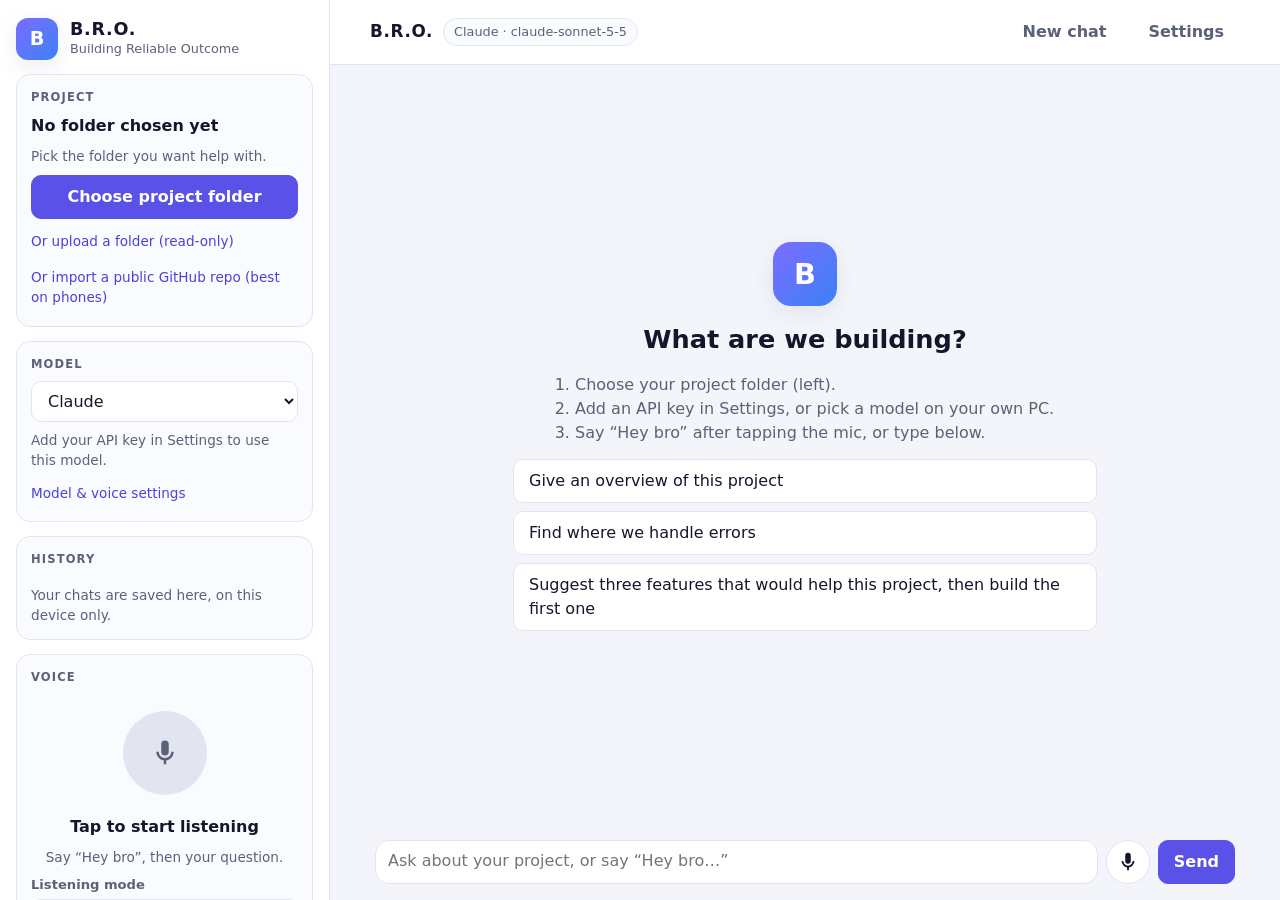
==== web/app.html @ 9d5f7281 "Building Reliable Outcome (B.R.O.) - Add session history, plugin architecture, and PWA support - Imp" ====
<!doctype html>
<html lang="en">
<head>
  <meta charset="utf-8">
  <meta name="viewport" content="width=device-width, initial-scale=1">
  <title>B.R.O. - Building Reliable Outcome</title>
  <meta name="description" content="A hands-free voice coding assistant that runs in your browser. Say &quot;Hey bro&quot; and ask about your project.">
  <meta name="color-scheme" content="light dark">
  <link rel="icon" href="favicon.svg" type="image/svg+xml">
  <link rel="manifest" href="manifest.webmanifest">
  <link rel="apple-touch-icon" href="icons/icon-180.png">
  <meta name="theme-color" content="#5a52e8">
  <link rel="stylesheet" href="css/styles.css">
  <script type="module" src="js/main.js"></script>
</head>
<body>
  <a class="skip" href="#composer-input">Skip to the message box</a>

  <div class="app" id="app">
    <div class="scrim" id="scrim" hidden></div>

    <aside class="side" id="side" aria-label="Controls">
      <div class="brand">
        <span class="logo" aria-hidden="true">B</span>
        <div>
          <p class="brand-name">B.R.O.</p>
          <p class="brand-sub">Building Reliable Outcome</p>
        </div>
      </div>

      <section class="card" aria-labelledby="h-project">
        <h2 id="h-project">Project</h2>
        <p class="project-name" id="project-name">No folder chosen yet</p>
        <p class="muted small" id="project-meta">Pick the folder you want help with.</p>
        <button class="btn primary block" id="btn-folder" type="button">Choose project folder</button>
        <button class="link small" id="btn-upload" type="button">Or upload a folder (read-only)</button>
        <button class="link small" id="btn-github" type="button">Or import a public GitHub repo (best on phones)</button>
        <input type="file" id="upload-input" webkitdirectory multiple hidden>
        <div class="changes" id="changes" hidden>
          <p class="small"><strong>Files B.R.O. prepared</strong></p>
          <ul id="changes-list"></ul>
        </div>
      </section>

      <section class="card" aria-labelledby="h-model">
        <h2 id="h-model">Model</h2>
        <label class="sr-only" for="model-select">AI model</label>
        <select id="model-select"></select>
        <p class="muted small" id="model-status"></p>
        <button class="link small" id="btn-settings-side" type="button">Model &amp; voice settings</button>
      </section>

      <section class="card" aria-labelledby="h-history">
        <h2 id="h-history">History</h2>
        <ul class="history" id="history-list"></ul>
        <p class="muted small" id="history-empty">Your chats are saved here, on this device only.</p>
      </section>

      <section class="card voice" aria-labelledby="h-voice">
        <h2 id="h-voice">Voice</h2>
        <button class="orb" id="orb" type="button" data-state="off" aria-pressed="false" aria-label="Start listening">
          <span class="orb-ring"></span>
          <span class="orb-core">
            <svg viewBox="0 0 24 24" width="30" height="30" aria-hidden="true" focusable="false"><path fill="currentColor" d="M12 14a3 3 0 0 0 3-3V5a3 3 0 0 0-6 0v6a3 3 0 0 0 3 3zm5-3a5 5 0 0 1-10 0H5a7 7 0 0 0 6 6.92V21h2v-3.08A7 7 0 0 0 19 11h-2z"/></svg>
          </span>
        </button>
        <p class="orb-status" id="orb-status" role="status">Tap to start listening</p>
        <p class="muted small center" id="orb-hint"></p>
        <label class="field">
          <span>Listening mode</span>
          <select id="mode-select">
            <option value="wake">Wake word: say “Hey bro”</option>
            <option value="always">Always listening</option>
            <option value="push">Push to talk</option>
          </select>
        </label>
      </section>

      <p class="privacy small muted">
        Your keys, folder and chats stay in this browser. Your questions and the project text you ask about go to the
        model company you choose. In Chrome, voice recognition is done by Google's speech service.
      </p>
    </aside>

    <main class="main">
      <header class="topbar">
        <button class="icon-btn menu" id="btn-menu" type="button" aria-label="Open controls" aria-expanded="false">
          <svg viewBox="0 0 24 24" width="22" height="22" aria-hidden="true" focusable="false"><path fill="currentColor" d="M3 6h18v2H3zM3 11h18v2H3zM3 16h18v2H3z"/></svg>
        </button>
        <h1>B.R.O.</h1>
        <span class="pill" id="top-model"></span>
        <span class="spacer"></span>
        <button class="btn ghost" id="btn-new" type="button">New chat</button>
        <button class="btn ghost" id="btn-settings" type="button">Settings</button>
      </header>

      <div class="banner" id="banner" hidden></div>

      <div class="messages" id="messages" role="log" aria-live="polite" aria-label="Conversation"></div>

      <form class="composer" id="composer" autocomplete="off">
        <p class="interim" id="interim" aria-hidden="true"></p>
        <div class="composer-row">
          <label class="sr-only" for="composer-input">Message</label>
          <textarea id="composer-input" rows="1" placeholder="Ask about your project, or say “Hey bro…”"></textarea>
          <button type="button" class="icon-btn mic" id="btn-mic" aria-label="Start listening">
            <svg viewBox="0 0 24 24" width="22" height="22" aria-hidden="true" focusable="false"><path fill="currentColor" d="M12 14a3 3 0 0 0 3-3V5a3 3 0 0 0-6 0v6a3 3 0 0 0 3 3zm5-3a5 5 0 0 1-10 0H5a7 7 0 0 0 6 6.92V21h2v-3.08A7 7 0 0 0 19 11h-2z"/></svg>
          </button>
          <button type="submit" class="btn primary" id="btn-send">Send</button>
          <button type="button" class="btn danger" id="btn-stop" hidden>Stop</button>
        </div>
      </form>
    </main>
  </div>

  <dialog id="settings-dialog" aria-labelledby="settings-title">
    <form method="dialog" class="dlg" id="settings-form">
      <header class="dlg-head">
        <h2 id="settings-title">Settings</h2>
        <button class="icon-btn" type="button" id="btn-close-settings" aria-label="Close settings">&times;</button>
      </header>
      <div class="dlg-body">
        <section>
          <h3>Models</h3>
          <p class="muted small">
            Choose which AI answers you. Keys are kept in this browser and sent only to the provider of that model.
            For a model on your own PC, use Ollama (see the README for one setting it needs).
          </p>
          <div id="profiles" class="profiles"></div>
          <button type="button" class="btn" id="btn-add-profile">Add a model</button>
          <label class="check">
            <input type="checkbox" id="remember-keys">
            <span>Remember API keys on this device (otherwise they are forgotten when you close the tab)</span>
          </label>
        </section>
        <section>
          <h3>Privacy and saved chats</h3>
          <p class="muted small">
            Everything below stays on this device. There is no B.R.O. server, so nobody here can see your chats or keys.
          </p>
          <label class="check">
            <input type="checkbox" id="save-chats">
            <span>Save my chats on this device (keys and passwords are removed first)</span>
          </label>
          <label class="check">
            <input type="checkbox" id="lock-keys">
            <span>Lock saved API keys with a passphrase (encrypted on this device)</span>
          </label>
          <label class="field" id="vault-pass-wrap" hidden>
            <span>Passphrase (8 or more characters). It cannot be recovered if forgotten.</span>
            <input id="vault-pass" type="password" autocomplete="new-password">
          </label>
          <div class="row-btns">
            <button type="button" class="btn" id="btn-backup">Back up…</button>
            <button type="button" class="btn" id="btn-restore">Restore…</button>
            <button type="button" class="btn ghost" id="btn-clear-chats">Delete saved chats</button>
          </div>
          <label class="check small">
            <input type="checkbox" id="backup-keys">
            <span>Include API keys in backups (the backup is always encrypted with your passphrase)</span>
          </label>
          <input type="file" id="restore-input" accept=".bro,application/json" hidden>
        </section>
        <section>
          <h3>Voice</h3>
          <div class="grid2">
            <label class="field"><span>Wake words (comma separated)</span><input id="set-wake" type="text"></label>
            <label class="field"><span>Keep listening after an answer (seconds)</span><input id="set-window" type="number" min="5" max="300" step="5"></label>
            <label class="field"><span>Read answers aloud</span>
              <select id="set-speak">
                <option value="voice">When I spoke the question</option>
                <option value="always">Always</option>
                <option value="off">Never</option>
              </select>
            </label>
            <label class="field"><span>Voice</span><select id="set-voice"></select></label>
            <label class="field"><span>Speaking speed</span><input id="set-rate" type="range" min="0.7" max="1.5" step="0.1"></label>
          </div>
        </section>
      </div>
      <footer class="dlg-foot">
        <button type="button" class="btn ghost" id="btn-reset-settings">Reset everything</button>
        <span class="spacer"></span>
        <button class="btn" type="button" id="btn-cancel-settings">Cancel</button>
        <button class="btn primary" value="save">Save</button>
      </footer>
    </form>
  </dialog>

  <dialog id="approve-dialog" aria-labelledby="approve-title">
    <form method="dialog" class="dlg">
      <header class="dlg-head"><h2 id="approve-title">Allow this change?</h2></header>
      <div class="dlg-body">
        <p class="muted" id="approve-summary"></p>
        <div class="diff" id="approve-preview" tabindex="0" role="region" aria-label="Preview of the change"></div>
      </div>
      <footer class="dlg-foot">
        <span class="spacer"></span>
        <button class="btn" value="deny" autofocus>Don't allow</button>
        <button class="btn primary" value="allow">Allow</button>
      </footer>
    </form>
  </dialog>

  <dialog id="gh-dialog" aria-labelledby="gh-title">
    <form method="dialog" class="dlg dlg-small" id="gh-form">
      <header class="dlg-head"><h2 id="gh-title">Import from GitHub</h2></header>
      <div class="dlg-body">
        <p class="muted small">
          Reads a public repository, read-only. Files are fetched from GitHub when needed. No account or token is used,
          so private repositories cannot be reached.
        </p>
        <label class="field"><span>Repository address</span>
          <input id="gh-input" type="text" inputmode="url" autocapitalize="off" autocomplete="off" spellcheck="false" placeholder="https://github.com/owner/repo">
        </label>
        <p class="small fail-text" id="gh-error" role="alert"></p>
      </div>
      <footer class="dlg-foot">
        <span class="spacer"></span>
        <button class="btn" type="button" id="gh-cancel">Cancel</button>
        <button class="btn primary" value="ok" id="gh-ok">Import</button>
      </footer>
    </form>
  </dialog>

  <dialog id="pass-dialog" aria-labelledby="pass-title">
    <form method="dialog" class="dlg dlg-small" id="pass-form">
      <header class="dlg-head"><h2 id="pass-title">Passphrase</h2></header>
      <div class="dlg-body">
        <p class="muted" id="pass-message"></p>
        <label class="field"><span>Passphrase</span><input id="pass-input" type="password" autocomplete="off"></label>
        <label class="field" id="pass-confirm-wrap" hidden><span>Type it again</span><input id="pass-confirm" type="password" autocomplete="off"></label>
        <p class="small fail-text" id="pass-error" role="alert"></p>
      </div>
      <footer class="dlg-foot">
        <span class="spacer"></span>
        <button class="btn" type="button" id="pass-cancel">Cancel</button>
        <button class="btn primary" value="ok" id="pass-ok">Continue</button>
      </footer>
    </form>
  </dialog>

  <div class="toasts" id="toasts" aria-live="polite"></div>
</body>
</html>
---- web/css/styles.css ----
/* B.R.O. web interface. Light and dark follow your system setting. */
:root {
  color-scheme: light dark;
  --bg: #f4f5fa;
  --panel: #ffffff;
  --card: #fafbff;
  --ink: #14172a;
  --muted: #5b6278;
  --line: #e2e5f0;
  --accent: #5a52e8;
  --accent-ink: #ffffff;
  --accent-text: #4a42d6;
  --good: #15803d;
  --bad: #c62828;
  --warn: #b45309;
  --warn-bg: #fff6e5;
  --code-bg: #12152a;
  --code-ink: #e8ebff;
  --add: rgba(21, 128, 61, 0.16);
  --del: rgba(198, 40, 40, 0.16);
  --radius: 14px;
  --shadow: 0 6px 24px rgba(20, 23, 42, 0.08);
  --font: system-ui, -apple-system, 'Segoe UI', Roboto, 'Helvetica Neue', Arial, sans-serif;
  --mono: ui-monospace, 'Cascadia Code', 'SF Mono', Consolas, 'Liberation Mono', monospace;
}

@media (prefers-color-scheme: dark) {
  :root {
    --bg: #0c0e18;
    --panel: #141829;
    --card: #181c30;
    --ink: #eceefb;
    --muted: #9aa2bd;
    --line: #272c44;
    --accent: #8b84ff;
    --accent-ink: #0c0e18;
    --accent-text: #a7a1ff;
    --good: #4ade80;
    --bad: #ff8a80;
    --warn: #fbbf24;
    --warn-bg: #2a2110;
    --code-bg: #090b14;
    --code-ink: #e8ebff;
    --add: rgba(74, 222, 128, 0.16);
    --del: rgba(255, 138, 128, 0.16);
    --shadow: 0 6px 24px rgba(0, 0, 0, 0.35);
  }
}

* { box-sizing: border-box; }
[hidden] { display: none !important; }
html, body { height: 100%; }
body { margin: 0; background: var(--bg); color: var(--ink); font: 16px/1.5 var(--font); -webkit-font-smoothing: antialiased; }
h1, h2, h3, p { margin: 0; }
button, input, select, textarea { font: inherit; color: inherit; }
:focus-visible { outline: 3px solid var(--accent); outline-offset: 2px; }

.sr-only { position: absolute; width: 1px; height: 1px; margin: -1px; padding: 0; overflow: hidden; clip: rect(0, 0, 0, 0); border: 0; white-space: nowrap; }
.skip { position: absolute; left: 8px; top: -60px; background: var(--accent); color: var(--accent-ink); padding: 8px 12px; border-radius: 8px; z-index: 100; }
.skip:focus { top: 8px; }
.muted { color: var(--muted); }
.small { font-size: 0.85rem; }
.center { text-align: center; }
.spacer { flex: 1; }

/* ---------- layout ---------- */
.app { display: grid; grid-template-columns: 330px minmax(0, 1fr); height: 100vh; height: 100dvh; }
.side { background: var(--panel); border-right: 1px solid var(--line); padding: 18px 16px; overflow-y: auto; display: flex; flex-direction: column; gap: 14px; }
.main { display: flex; flex-direction: column; min-width: 0; min-height: 0; }

.brand { display: flex; align-items: center; gap: 12px; }
.logo { width: 42px; height: 42px; border-radius: 12px; display: grid; place-items: center; font-weight: 800; font-size: 1.2rem; color: #fff; background: linear-gradient(135deg, #7c6cff, #3b82f6); box-shadow: var(--shadow); }
.brand-name { font-weight: 800; font-size: 1.1rem; letter-spacing: 0.04em; line-height: 1.1; }
.brand-sub { color: var(--muted); font-size: 0.8rem; }

.card { background: var(--card); border: 1px solid var(--line); border-radius: var(--radius); padding: 14px; display: flex; flex-direction: column; gap: 8px; }
.card h2 { font-size: 0.72rem; text-transform: uppercase; letter-spacing: 0.1em; color: var(--muted); font-weight: 700; }
.project-name { font-weight: 700; overflow-wrap: anywhere; }
.privacy { padding: 0 4px; line-height: 1.45; }

/* ---------- controls ---------- */
.btn { display: inline-flex; align-items: center; justify-content: center; gap: 8px; padding: 9px 15px; min-height: 40px; border-radius: 10px; border: 1px solid var(--line); background: var(--panel); cursor: pointer; font-weight: 600; transition: background 0.15s, transform 0.05s; }
.btn:hover { background: var(--card); border-color: var(--muted); }
.btn:active { transform: translateY(1px); }
.btn.primary { background: var(--accent); border-color: var(--accent); color: var(--accent-ink); }
.btn.primary:hover { filter: brightness(1.08); }
.btn.danger { background: var(--bad); border-color: var(--bad); color: #fff; }
.btn.ghost { background: transparent; border-color: transparent; color: var(--muted); }
.btn.ghost:hover { background: var(--card); color: var(--ink); }
.btn.block { width: 100%; }
.btn[disabled] { opacity: 0.55; cursor: not-allowed; }
.link { background: none; border: 0; padding: 4px 0; color: var(--accent-text); text-align: left; cursor: pointer; }
.link:hover { text-decoration: underline; }
.icon-btn { width: 44px; height: 44px; border-radius: 50%; border: 1px solid var(--line); background: var(--panel); display: inline-grid; place-items: center; cursor: pointer; flex: none; }
.icon-btn:hover { background: var(--card); }
.icon-btn[data-on='true'] { background: var(--accent); border-color: var(--accent); color: var(--accent-ink); }

select, input[type='text'], input[type='password'], input[type='number'], textarea {
  width: 100%; padding: 9px 12px; border-radius: 10px; border: 1px solid var(--line); background: var(--panel); min-height: 40px;
}
input[type='range'] { width: 100%; accent-color: var(--accent); }
.field { display: flex; flex-direction: column; gap: 4px; }
.field > span { font-size: 0.82rem; color: var(--muted); font-weight: 600; }
.check { display: flex; gap: 10px; align-items: flex-start; font-size: 0.9rem; margin-top: 10px; }
.check input { margin-top: 4px; accent-color: var(--accent); }

/* ---------- the voice orb ---------- */
.orb { position: relative; width: 108px; height: 108px; margin: 4px auto 0; padding: 0; border: 0; background: none; border-radius: 50%; cursor: pointer; }
.orb-ring { position: absolute; inset: 0; border-radius: 50%; border: 3px solid transparent; }
.orb-core { position: absolute; inset: 12px; border-radius: 50%; display: grid; place-items: center; background: var(--line); color: var(--muted); transition: background 0.2s, color 0.2s, transform 0.2s; }
.orb:hover .orb-core { transform: scale(1.04); }
.orb[data-state='listening'] .orb-core { background: linear-gradient(135deg, #7c6cff, #3b82f6); color: #fff; }
.orb[data-state='listening'] .orb-ring { border-color: var(--accent); animation: pulse 2s ease-out infinite; }
.orb[data-state='awake'] .orb-core { background: linear-gradient(135deg, #22c55e, #0ea5a4); color: #fff; }
.orb[data-state='awake'] .orb-ring { border-color: #22c55e; animation: pulse 1.4s ease-out infinite; }
.orb[data-state='thinking'] .orb-core { background: linear-gradient(135deg, #7c6cff, #3b82f6); color: #fff; }
.orb[data-state='thinking'] .orb-ring { border-top-color: var(--accent); border-right-color: var(--accent); animation: spin 0.9s linear infinite; }
.orb[data-state='speaking'] .orb-core { background: linear-gradient(135deg, #f59e0b, #ef4444); color: #fff; animation: bounce 0.9s ease-in-out infinite; }
.orb-status { text-align: center; font-weight: 700; }

@keyframes pulse { 0% { transform: scale(0.92); opacity: 0.9; } 100% { transform: scale(1.12); opacity: 0; } }
@keyframes spin { to { transform: rotate(360deg); } }
@keyframes bounce { 50% { transform: scale(1.08); } }

/* ---------- top bar and banner ---------- */
.topbar { display: flex; align-items: center; gap: 10px; padding: 10px clamp(14px, 4vw, 40px); border-bottom: 1px solid var(--line); background: var(--panel); }
.topbar h1 { font-size: 1.05rem; letter-spacing: 0.04em; }
.pill { padding: 3px 10px; border-radius: 999px; background: var(--card); border: 1px solid var(--line); font-size: 0.8rem; color: var(--muted); max-width: 40vw; overflow: hidden; text-overflow: ellipsis; white-space: nowrap; }
.menu { display: none; }
.banner { margin: 12px clamp(14px, 4vw, 40px) 0; padding: 10px 14px; border-radius: 12px; border: 1px solid var(--warn); background: var(--warn-bg); font-size: 0.92rem; }

/* ---------- conversation ---------- */
.messages { flex: 1; min-height: 0; overflow-y: auto; padding: 20px clamp(14px, 4vw, 40px); display: flex; flex-direction: column; gap: 14px; }
.msg { display: flex; width: 100%; max-width: 860px; margin: 0 auto; }
.msg.user { justify-content: flex-end; }
.bubble { max-width: min(100%, 700px); padding: 10px 14px; border-radius: 16px; line-height: 1.55; overflow-wrap: anywhere; }
.user .bubble { background: var(--accent); color: var(--accent-ink); border-bottom-right-radius: 6px; white-space: pre-wrap; }
.assistant .bubble { background: var(--panel); border: 1px solid var(--line); border-bottom-left-radius: 6px; box-shadow: var(--shadow); }
.assistant.error .bubble { border-color: var(--bad); }
.system { max-width: 860px; width: 100%; margin: 0 auto; text-align: center; color: var(--muted); font-size: 0.85rem; }

.md > :first-child { margin-top: 0; }
.md > :last-child { margin-bottom: 0; }
.md p { margin: 0.5em 0; }
.md .md-h { font-weight: 700; }
.md ul, .md ol { margin: 0.5em 0; padding-left: 1.4em; }
.md code { font-family: var(--mono); font-size: 0.88em; background: var(--card); border: 1px solid var(--line); padding: 1px 5px; border-radius: 6px; }
.md a { color: var(--accent-text); }
.code { margin: 0.7em 0; border-radius: 10px; overflow: hidden; background: var(--code-bg); color: var(--code-ink); }
.code-bar { display: flex; justify-content: space-between; align-items: center; padding: 6px 10px; font-size: 0.75rem; color: #a9b0d4; background: rgba(255, 255, 255, 0.06); }
.copy { background: transparent; color: inherit; border: 1px solid rgba(255, 255, 255, 0.25); border-radius: 6px; padding: 2px 8px; cursor: pointer; font-size: 0.75rem; }
.copy:hover { background: rgba(255, 255, 255, 0.12); }
.code pre { margin: 0; padding: 12px 14px; overflow-x: auto; font: 0.85rem/1.5 var(--mono); }
.md .code code { background: none; border: 0; padding: 0; color: inherit; font-size: inherit; }

.tools { display: flex; flex-wrap: wrap; gap: 6px; max-width: 860px; width: 100%; margin: 0 auto; }
.chip { display: inline-flex; align-items: center; gap: 7px; padding: 4px 11px; border: 1px solid var(--line); border-radius: 999px; background: var(--panel); color: var(--muted); font-size: 0.82rem; }
.chip::before { content: ''; width: 9px; height: 9px; border-radius: 50%; background: var(--accent); animation: bounce 0.9s ease-in-out infinite; }
.chip[data-state='ok']::before { background: var(--good); animation: none; }
.chip[data-state='fail']::before { background: var(--bad); animation: none; }

.typing { display: inline-flex; gap: 5px; padding: 12px 14px; border-radius: 16px; background: var(--panel); border: 1px solid var(--line); }
.typing span { width: 7px; height: 7px; border-radius: 50%; background: var(--muted); animation: blink 1.2s infinite ease-in-out; }
.typing span:nth-child(2) { animation-delay: 0.2s; }
.typing span:nth-child(3) { animation-delay: 0.4s; }
@keyframes blink { 0%, 80%, 100% { opacity: 0.25; } 40% { opacity: 1; } }

.welcome { margin: auto; max-width: 600px; text-align: center; display: flex; flex-direction: column; gap: 14px; padding: 24px 8px; align-items: center; }
.welcome h2 { font-size: 1.6rem; }
.welcome .logo { width: 64px; height: 64px; font-size: 1.8rem; border-radius: 18px; }
.suggestions { display: flex; flex-direction: column; gap: 8px; width: 100%; }
.suggestions .btn { justify-content: flex-start; text-align: left; font-weight: 500; }
.steps { text-align: left; padding-left: 1.2em; margin: 0; color: var(--muted); }

/* ---------- composer ---------- */
.composer { padding: 8px clamp(14px, 4vw, 40px) 16px; background: var(--bg); }
.interim { max-width: 860px; margin: 0 auto 6px; min-height: 1.3em; color: var(--muted); font-size: 0.88rem; font-style: italic; }
.composer-row { display: flex; gap: 8px; align-items: flex-end; max-width: 860px; margin: 0 auto; }
.composer textarea { flex: 1; resize: none; min-height: 44px; max-height: 160px; line-height: 1.4; border-radius: 14px; }

/* ---------- dialogs ---------- */
dialog { border: 1px solid var(--line); border-radius: 18px; background: var(--panel); color: var(--ink); padding: 0; width: min(760px, 94vw); box-shadow: 0 20px 60px rgba(0, 0, 0, 0.35); }
dialog::backdrop { background: rgba(6, 8, 18, 0.6); }
.dlg { display: flex; flex-direction: column; max-height: min(88vh, 780px); }
.dlg-head, .dlg-foot { display: flex; align-items: center; gap: 10px; padding: 14px 18px; }
.dlg-head { border-bottom: 1px solid var(--line); }
.dlg-foot { border-top: 1px solid var(--line); }
.dlg-head h2 { font-size: 1.1rem; flex: 1; }
.dlg-body { padding: 14px 18px; overflow: auto; display: flex; flex-direction: column; gap: 22px; }
.dlg-body h3 { font-size: 1rem; margin-bottom: 4px; }
.grid2 { display: grid; grid-template-columns: repeat(2, minmax(0, 1fr)); gap: 12px; margin-top: 10px; }
.profiles { display: flex; flex-direction: column; gap: 10px; margin: 12px 0; }
.profile { border: 1px solid var(--line); border-radius: 12px; padding: 12px; background: var(--card); display: flex; flex-direction: column; gap: 10px; }
.profile-top { display: flex; align-items: center; gap: 10px; flex-wrap: wrap; }
.profile-top .radio { display: inline-flex; gap: 6px; align-items: center; font-weight: 600; font-size: 0.88rem; }
.profile-top .radio input { accent-color: var(--accent); }
.profile-fields { display: grid; grid-template-columns: repeat(2, minmax(0, 1fr)); gap: 10px; }
.profile .test-result { font-size: 0.85rem; }
.profile .test-result.ok { color: var(--good); }
.profile .test-result.fail { color: var(--bad); }

.diff { font: 0.82rem/1.5 var(--mono); max-height: 46vh; overflow: auto; border: 1px solid var(--line); border-radius: 10px; background: var(--card); margin-top: 8px; }
.diff div { padding: 1px 10px; white-space: pre-wrap; overflow-wrap: anywhere; }
.diff .add { background: var(--add); }
.diff .del { background: var(--del); }
.diff .gap { color: var(--muted); text-align: center; }

.changes ul { list-style: none; margin: 6px 0 0; padding: 0; display: flex; flex-direction: column; gap: 6px; }
.changes li { display: flex; align-items: center; justify-content: space-between; gap: 8px; font-size: 0.85rem; overflow-wrap: anywhere; }
.changes .btn { min-height: 32px; padding: 4px 10px; }

.toasts { position: fixed; left: 50%; top: 14px; transform: translateX(-50%); display: flex; flex-direction: column; gap: 8px; z-index: 50; width: min(520px, 92vw); pointer-events: none; }
.toast { background: var(--ink); color: var(--bg); padding: 10px 14px; border-radius: 12px; box-shadow: var(--shadow); font-size: 0.92rem; pointer-events: auto; }
.toast.error { background: var(--bad); color: #fff; }

/* ---------- small screens ---------- */
.scrim { position: fixed; inset: 0; background: rgba(6, 8, 18, 0.55); z-index: 19; }
@media (max-width: 860px) {
  .app { grid-template-columns: minmax(0, 1fr); }
  .side { position: fixed; z-index: 20; inset: 0 auto 0 0; width: min(88vw, 350px); transform: translateX(-102%); transition: transform 0.22s ease; box-shadow: var(--shadow); }
  .side.open { transform: none; }
  .menu { display: inline-grid; }
  .pill { max-width: 32vw; }
  .grid2, .profile-fields { grid-template-columns: minmax(0, 1fr); }
  .btn.ghost { padding: 9px 10px; }
}

@media (prefers-reduced-motion: reduce) {
  *, *::before, *::after { animation: none !important; transition: none !important; scroll-behavior: auto !important; }
}

/* ---------- history, privacy, passphrase ---------- */
.history { list-style: none; margin: 0; padding: 0; display: flex; flex-direction: column; gap: 4px; max-height: 190px; overflow: auto; }
.history li { display: flex; align-items: center; gap: 4px; }
.history .open { flex: 1; min-width: 0; text-align: left; background: none; border: 1px solid transparent; border-radius: 8px; padding: 6px 8px; cursor: pointer; display: flex; flex-direction: column; }
.history .open:hover, .history .open[aria-current="true"] { background: var(--panel); border-color: var(--line); }
.history .title { font-size: 0.9rem; overflow: hidden; text-overflow: ellipsis; white-space: nowrap; }
.history .when { font-size: 0.75rem; color: var(--muted); }
.history .del { background: none; border: 0; color: var(--muted); cursor: pointer; font-size: 1.1rem; line-height: 1; padding: 6px 8px; border-radius: 8px; }
.history .del:hover { color: var(--bad); background: var(--panel); }
.row-btns { display: flex; flex-wrap: wrap; gap: 8px; margin-top: 10px; }
.dlg-small { max-width: 440px; }
#pass-dialog { width: min(440px, 94vw); }
.fail-text { color: var(--bad); min-height: 1.2em; }
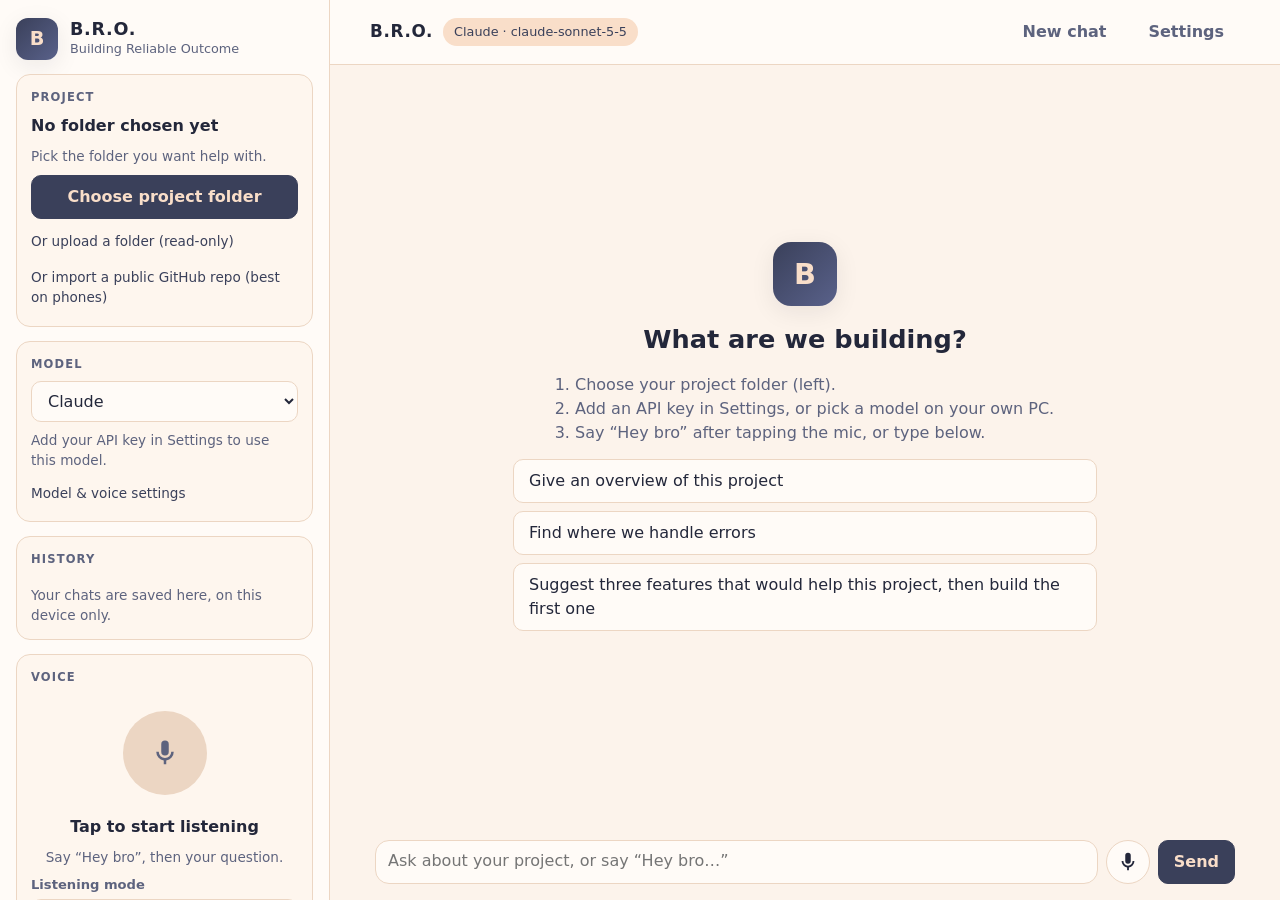
==== commit 503d5d9d: "Building Reliable Outcome (B.R.O.) - Add recent_changes tool, audio echo cancellation, and updated b" ====
--- a/web/app.html
+++ b/web/app.html
@@ -9,7 +9,7 @@
   <link rel="icon" href="favicon.svg" type="image/svg+xml">
   <link rel="manifest" href="manifest.webmanifest">
   <link rel="apple-touch-icon" href="icons/icon-180.png">
-  <meta name="theme-color" content="#5a52e8">
+  <meta name="theme-color" content="#3A405A">
   <link rel="stylesheet" href="css/styles.css">
   <script type="module" src="js/main.js"></script>
 </head>
--- a/web/css/styles.css
+++ b/web/css/styles.css
@@ -1,21 +1,29 @@
 /* B.R.O. web interface. Light and dark follow your system setting. */
 :root {
   color-scheme: light dark;
-  --bg: #f4f5fa;
-  --panel: #ffffff;
-  --card: #fafbff;
-  --ink: #14172a;
-  --muted: #5b6278;
-  --line: #e2e5f0;
-  --accent: #5a52e8;
-  --accent-ink: #ffffff;
-  --accent-text: #4a42d6;
+  --bg: #fcf3eb;
+  --panel: #fffbf7;
+  --card: #fef6ee;
+  --ink: #23273a;
+  --muted: #5d637e;
+  --line: #ecd6c3;
+  --primary: #3a405a;
+  --secondary: #f9dec9;
+  --accent: #3a405a;
+  --accent-ink: #f9dec9;
+  --accent-text: #3a405a;
+  --orb-a: #3a405a;
+  --orb-b: #59618a;
+  --orb-ink: #f9dec9;
+  --speak-a: #f9dec9;
+  --speak-b: #f0be9f;
+  --speak-ink: #3a405a;
   --good: #15803d;
   --bad: #c62828;
-  --warn: #b45309;
-  --warn-bg: #fff6e5;
-  --code-bg: #12152a;
-  --code-ink: #e8ebff;
+  --warn: #9a4a07;
+  --warn-bg: #fdebd6;
+  --code-bg: #2a2e44;
+  --code-ink: #f9ebdd;
   --add: rgba(21, 128, 61, 0.16);
   --del: rgba(198, 40, 40, 0.16);
   --radius: 14px;
@@ -26,21 +34,29 @@
 
 @media (prefers-color-scheme: dark) {
   :root {
-    --bg: #0c0e18;
-    --panel: #141829;
-    --card: #181c30;
-    --ink: #eceefb;
-    --muted: #9aa2bd;
-    --line: #272c44;
-    --accent: #8b84ff;
-    --accent-ink: #0c0e18;
-    --accent-text: #a7a1ff;
+    --bg: #1d2031;
+    --panel: #262a3f;
+    --card: #2b3047;
+    --ink: #f9ebdd;
+    --muted: #b9b7c6;
+    --line: #3a405a;
+    --primary: #3a405a;
+    --secondary: #f9dec9;
+    --accent: #f9dec9;
+    --accent-ink: #2a2e44;
+    --accent-text: #f9dec9;
+    --orb-a: #f9dec9;
+    --orb-b: #e9bfa2;
+    --orb-ink: #2a2e44;
+    --speak-a: #5a628a;
+    --speak-b: #3a405a;
+    --speak-ink: #f9dec9;
     --good: #4ade80;
     --bad: #ff8a80;
     --warn: #fbbf24;
-    --warn-bg: #2a2110;
-    --code-bg: #090b14;
-    --code-ink: #e8ebff;
+    --warn-bg: #3a2f22;
+    --code-bg: #151826;
+    --code-ink: #f9ebdd;
     --add: rgba(74, 222, 128, 0.16);
     --del: rgba(255, 138, 128, 0.16);
     --shadow: 0 6px 24px rgba(0, 0, 0, 0.35);
@@ -69,7 +85,7 @@
 .main { display: flex; flex-direction: column; min-width: 0; min-height: 0; }
 
 .brand { display: flex; align-items: center; gap: 12px; }
-.logo { width: 42px; height: 42px; border-radius: 12px; display: grid; place-items: center; font-weight: 800; font-size: 1.2rem; color: #fff; background: linear-gradient(135deg, #7c6cff, #3b82f6); box-shadow: var(--shadow); }
+.logo { width: 42px; height: 42px; border-radius: 12px; display: grid; place-items: center; font-weight: 800; font-size: 1.2rem; color: var(--orb-ink); background: linear-gradient(135deg, var(--orb-a), var(--orb-b)); box-shadow: var(--shadow); }
 .brand-name { font-weight: 800; font-size: 1.1rem; letter-spacing: 0.04em; line-height: 1.1; }
 .brand-sub { color: var(--muted); font-size: 0.8rem; }
 
@@ -109,13 +125,13 @@
 .orb-ring { position: absolute; inset: 0; border-radius: 50%; border: 3px solid transparent; }
 .orb-core { position: absolute; inset: 12px; border-radius: 50%; display: grid; place-items: center; background: var(--line); color: var(--muted); transition: background 0.2s, color 0.2s, transform 0.2s; }
 .orb:hover .orb-core { transform: scale(1.04); }
-.orb[data-state='listening'] .orb-core { background: linear-gradient(135deg, #7c6cff, #3b82f6); color: #fff; }
+.orb[data-state='listening'] .orb-core { background: linear-gradient(135deg, var(--orb-a), var(--orb-b)); color: var(--orb-ink); }
 .orb[data-state='listening'] .orb-ring { border-color: var(--accent); animation: pulse 2s ease-out infinite; }
 .orb[data-state='awake'] .orb-core { background: linear-gradient(135deg, #22c55e, #0ea5a4); color: #fff; }
 .orb[data-state='awake'] .orb-ring { border-color: #22c55e; animation: pulse 1.4s ease-out infinite; }
-.orb[data-state='thinking'] .orb-core { background: linear-gradient(135deg, #7c6cff, #3b82f6); color: #fff; }
+.orb[data-state='thinking'] .orb-core { background: linear-gradient(135deg, var(--orb-a), var(--orb-b)); color: var(--orb-ink); }
 .orb[data-state='thinking'] .orb-ring { border-top-color: var(--accent); border-right-color: var(--accent); animation: spin 0.9s linear infinite; }
-.orb[data-state='speaking'] .orb-core { background: linear-gradient(135deg, #f59e0b, #ef4444); color: #fff; animation: bounce 0.9s ease-in-out infinite; }
+.orb[data-state='speaking'] .orb-core { background: linear-gradient(135deg, var(--speak-a), var(--speak-b)); color: var(--speak-ink); box-shadow: 0 0 0 2px var(--primary); animation: bounce 0.9s ease-in-out infinite; }
 .orb-status { text-align: center; font-weight: 700; }
 
 @keyframes pulse { 0% { transform: scale(0.92); opacity: 0.9; } 100% { transform: scale(1.12); opacity: 0; } }
@@ -147,9 +163,9 @@
 .md code { font-family: var(--mono); font-size: 0.88em; background: var(--card); border: 1px solid var(--line); padding: 1px 5px; border-radius: 6px; }
 .md a { color: var(--accent-text); }
 .code { margin: 0.7em 0; border-radius: 10px; overflow: hidden; background: var(--code-bg); color: var(--code-ink); }
-.code-bar { display: flex; justify-content: space-between; align-items: center; padding: 6px 10px; font-size: 0.75rem; color: #a9b0d4; background: rgba(255, 255, 255, 0.06); }
-.copy { background: transparent; color: inherit; border: 1px solid rgba(255, 255, 255, 0.25); border-radius: 6px; padding: 2px 8px; cursor: pointer; font-size: 0.75rem; }
-.copy:hover { background: rgba(255, 255, 255, 0.12); }
+.code-bar { display: flex; justify-content: space-between; align-items: center; padding: 6px 10px; font-size: 0.75rem; color: #d9c7b8; background: rgba(249, 222, 201, 0.08); }
+.copy { background: transparent; color: inherit; border: 1px solid rgba(249, 222, 201, 0.3); border-radius: 6px; padding: 2px 8px; cursor: pointer; font-size: 0.75rem; }
+.copy:hover { background: rgba(249, 222, 201, 0.14); }
 .code pre { margin: 0; padding: 12px 14px; overflow-x: auto; font: 0.85rem/1.5 var(--mono); }
 .md .code code { background: none; border: 0; padding: 0; color: inherit; font-size: inherit; }
 
@@ -179,8 +195,8 @@
 .composer textarea { flex: 1; resize: none; min-height: 44px; max-height: 160px; line-height: 1.4; border-radius: 14px; }
 
 /* ---------- dialogs ---------- */
-dialog { border: 1px solid var(--line); border-radius: 18px; background: var(--panel); color: var(--ink); padding: 0; width: min(760px, 94vw); box-shadow: 0 20px 60px rgba(0, 0, 0, 0.35); }
-dialog::backdrop { background: rgba(6, 8, 18, 0.6); }
+dialog { border: 1px solid var(--line); border-radius: 18px; background: var(--panel); color: var(--ink); padding: 0; width: min(760px, 94vw); box-shadow: 0 20px 60px rgba(29, 32, 49, 0.35); }
+dialog::backdrop { background: rgba(29, 32, 49, 0.62); }
 .dlg { display: flex; flex-direction: column; max-height: min(88vh, 780px); }
 .dlg-head, .dlg-foot { display: flex; align-items: center; gap: 10px; padding: 14px 18px; }
 .dlg-head { border-bottom: 1px solid var(--line); }
@@ -214,7 +230,7 @@
 .toast.error { background: var(--bad); color: #fff; }
 
 /* ---------- small screens ---------- */
-.scrim { position: fixed; inset: 0; background: rgba(6, 8, 18, 0.55); z-index: 19; }
+.scrim { position: fixed; inset: 0; background: rgba(29, 32, 49, 0.55); z-index: 19; }
 @media (max-width: 860px) {
   .app { grid-template-columns: minmax(0, 1fr); }
   .side { position: fixed; z-index: 20; inset: 0 auto 0 0; width: min(88vw, 350px); transform: translateX(-102%); transition: transform 0.22s ease; box-shadow: var(--shadow); }
@@ -242,3 +258,13 @@
 .dlg-small { max-width: 440px; }
 #pass-dialog { width: min(440px, 94vw); }
 .fail-text { color: var(--bad); min-height: 1.2em; }
+
+/* ---------- brand: primary #3A405A, secondary #F9DEC9 ---------- */
+.pill { background: var(--secondary); color: var(--primary); border-color: transparent; }
+.history .open:hover, .history .open[aria-current="true"] { background: var(--secondary); color: var(--primary); }
+.history .open:hover .when, .history .open[aria-current="true"] .when { color: var(--primary); }
+@media (prefers-color-scheme: dark) {
+  .pill { background: var(--primary); color: var(--secondary); }
+  .history .open:hover, .history .open[aria-current="true"] { background: var(--primary); color: var(--secondary); }
+  .history .open:hover .when, .history .open[aria-current="true"] .when { color: var(--secondary); }
+}
